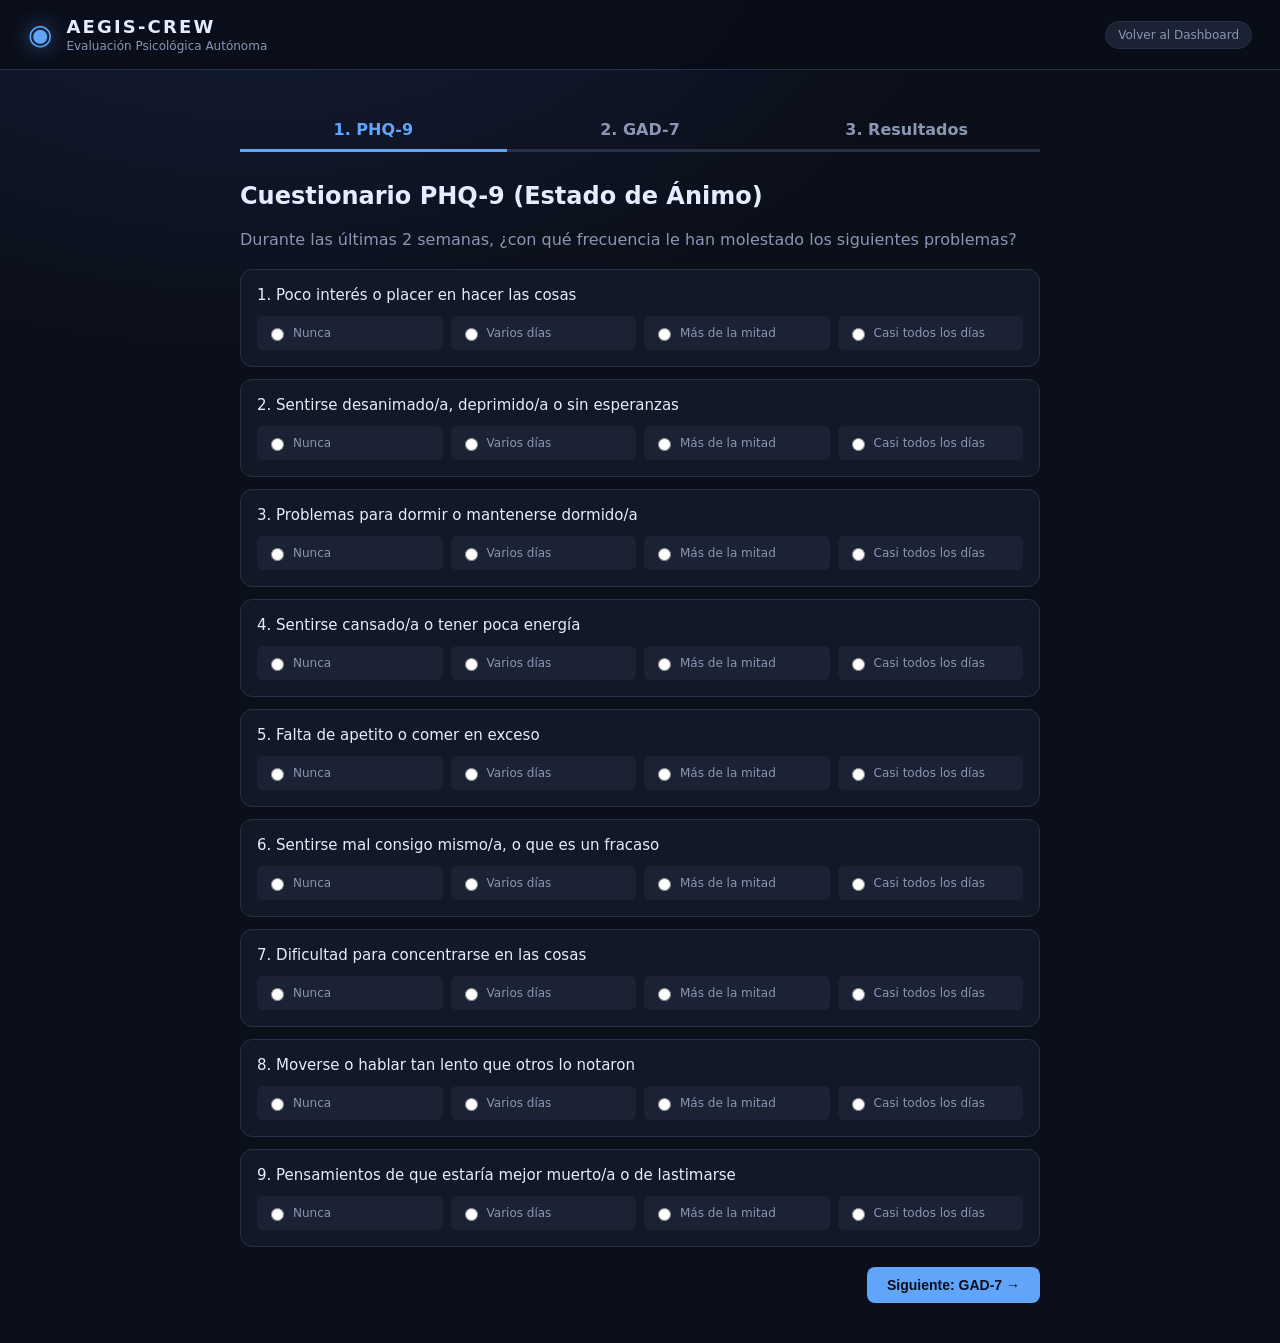
==== frontend/evaluacion.html @ 3d6c5825 "feat: proyecto astro-health listo para despliegue" ====
<!DOCTYPE html>
<html lang="es">
<head>
<meta charset="utf-8">
<meta name="viewport" content="width=device-width, initial-scale=1">
<title>Evaluación Mental · AEGIS-CREW</title>
<!-- Nota: Asumo que style.css está en /static/style.css. Si tu CSS está en otra ruta, ajústalo aquí -->
<link rel="stylesheet" href="/static/style.css">
<style>
  /* Estilos específicos para esta página (por si el CSS global no los tiene) */
  :root {
    --bg: #0b0f1a; --panel: #121826; --panel-2: #1a2233; --line: #263047;
    --text: #e6ecff; --muted: #8a96b3; --nominal: #34d399;
    --caution: #fbbf24; --warning: #fb923c; --critical: #ef4444; --accent: #60a5fa;
  }
  body { margin: 0; background: radial-gradient(1200px 800px at 20% -10%, #16203a 0%, var(--bg) 60%); color: var(--text); font-family: system-ui, -apple-system, sans-serif; min-height: 100vh; }
  
  header { display: flex; justify-content: space-between; align-items: center; padding: 16px 28px; border-bottom: 1px solid var(--line); background: rgba(10, 14, 24, 0.85); position: sticky; top: 0; z-index: 10; backdrop-filter: blur(8px); }
  .brand { display: flex; gap: 14px; align-items: center; }
  .brand .logo { font-size: 28px; color: var(--accent); filter: drop-shadow(0 0 10px rgba(96,165,250,0.6)); }
  .brand h1 { margin: 0; font-size: 18px; letter-spacing: 0.12em; }
  .brand p { margin: 2px 0 0; font-size: 12px; color: var(--muted); }
  .chip { display: inline-block; padding: 6px 12px; border: 1px solid var(--line); border-radius: 999px; font-size: 12px; color: var(--muted); background: var(--panel-2); text-decoration: none; }
  .chip:hover { border-color: var(--accent); color: var(--text); }

  /* Contenedor Wizard */
  .wizard-container { max-width: 800px; margin: 40px auto; padding: 0 20px; }
  .step-indicator { display: flex; justify-content: space-between; margin-bottom: 30px; }
  .step-dot { flex: 1; text-align: center; padding: 10px; border-bottom: 3px solid var(--line); color: var(--muted); font-weight: bold; }
  .step-dot.active { border-bottom-color: var(--accent); color: var(--accent); }
  .step-dot.done { border-bottom-color: var(--nominal); color: var(--nominal); }
  .test-section { display: none; }
  .test-section.active { display: block; animation: fadeIn 0.3s ease; }
  @keyframes fadeIn { from { opacity: 0; transform: translateY(10px); } to { opacity: 1; transform: translateY(0); } }
  
  /* Preguntas */
  .q-block { background: var(--panel); border: 1px solid var(--line); border-radius: 12px; padding: 16px; margin-bottom: 12px; }
  .q-title { font-size: 15px; margin-bottom: 12px; color: var(--text); }
  .q-options { display: grid; grid-template-columns: repeat(4, 1fr); gap: 8px; }
  .q-options label { display: flex; align-items: center; gap: 6px; font-size: 12px; color: var(--muted); cursor: pointer; background: var(--panel-2); padding: 8px; border-radius: 6px; border: 1px solid transparent; }
  .q-options label:hover { border-color: var(--line); }
  .q-options input[type="radio"] { accent-color: var(--accent); }
  
  /* Botones */
  .actions { display: flex; gap: 10px; margin-top: 20px; }
  button { padding: 10px 20px; border-radius: 8px; border: 1px solid var(--line); background: var(--panel-2); color: var(--text); cursor: pointer; font-size: 14px; font-weight: bold; }
  button:hover { border-color: var(--accent); }
  button.primary { background: var(--accent); color: #0b0f1a; border: none; }
  button.primary:hover { background: #3b82f6; }
  
  /* Resultados */
  .results-box { text-align: center; padding: 30px; background: var(--panel); border-radius: 12px; border: 1px solid var(--line); }
  .score-circle { width: 110px; height: 110px; border-radius: 50%; display: grid; place-items: center; margin: 0 auto 15px; font-size: 32px; font-weight: bold; border: 4px solid var(--accent); }
  
  /* Soluciones */
  .help-box { text-align: left; margin-top: 30px; border-top: 1px solid var(--line); padding-top: 20px; }
  .solution-card { background: var(--panel-2); border: 1px solid var(--line); border-left: 4px solid var(--accent); padding: 12px 15px; border-radius: 8px; margin-bottom: 10px; }
  .solution-card h4 { margin: 0 0 5px 0; color: var(--accent); font-size: 14px; }
  .solution-card p { margin: 0; font-size: 13px; color: var(--muted); }
</style>
</head>
<body>

<header>
  <div class="brand">
    <span class="logo">◉</span>
    <div>
      <h1>AEGIS-CREW</h1>
      <p>Evaluación Psicológica Autónoma</p>
    </div>
  </div>
  <div class="meta">
    <!-- Asumo que tu dashboard principal está en la raíz "/" -->
    <a href="/" class="chip">Volver al Dashboard</a>
  </div>
</header>

<div class="wizard-container">
  <div class="step-indicator">
    <div class="step-dot active" id="dot-1">1. PHQ-9</div>
    <div class="step-dot" id="dot-2">2. GAD-7</div>
    <div class="step-dot" id="dot-3">3. Resultados</div>
  </div>

  <!-- PASO 1: PHQ-9 -->
  <div class="test-section active" id="section-1">
    <h2>Cuestionario PHQ-9 (Estado de Ánimo)</h2>
    <p style="color: var(--muted); margin-bottom: 20px;">Durante las últimas 2 semanas, ¿con qué frecuencia le han molestado los siguientes problemas?</p>
    <form id="form-phq9">
      <div id="phq9-list"></div>
      <div class="actions" style="justify-content: flex-end;">
        <button type="submit" class="primary">Siguiente: GAD-7 →</button>
      </div>
    </form>
  </div>

  <!-- PASO 2: GAD-7 -->
  <div class="test-section" id="section-2">
    <h2>Cuestionario GAD-7 (Ansiedad)</h2>
    <p style="color: var(--muted); margin-bottom: 20px;">Durante las últimas 2 semanas, ¿con qué frecuencia le han molestado los siguientes problemas?</p>
    <form id="form-gad7">
      <div id="gad7-list"></div>
      <div class="actions" style="justify-content: space-between;">
        <button type="button" onclick="prevStep(1)">← Volver</button>
        <button type="submit" class="primary">Finalizar Evaluación ✓</button>
      </div>
    </form>
  </div>

  <!-- PASO 3: RESULTADOS Y AYUDA -->
  <div class="test-section" id="section-3">
    <div class="results-box">
      <h2>Evaluación Completada</h2>
      <p style="color: var(--muted); margin-bottom: 25px;">Los resultados han sido procesados y enviados al sistema.</p>
      
      <div style="display: flex; justify-content: center; gap: 40px; margin-bottom: 10px;">
        <div>
          <div class="score-circle" id="score-phq" style="border-color: var(--warning);">0</div>
          <p>PHQ-9</p>
        </div>
        <div>
          <div class="score-circle" id="score-gad" style="border-color: var(--accent);">0</div>
          <p>GAD-7</p>
        </div>
      </div>

      <div id="alert-box" style="text-align: left; margin-bottom: 20px; display: none; background: #2a1414; border-left: 4px solid var(--critical); padding: 10px 15px; border-radius: 8px;">
        <strong style="color: var(--critical);">⚠️ Alerta Clínica:</strong> Se ha detectado un nivel de riesgo. El protocolo SHARE se ha activado.
      </div>

      <!-- SECCIÓN DE SOLUCIONES -->
      <div id="solutions-container" class="help-box" style="display: none;">
        <h3 style="color: var(--nominal); margin-bottom: 15px;">Plan de Contramedidas Sugerido</h3>
        <p style="color: var(--muted); margin-bottom: 15px; font-size: 13px;">Basado en tus respuestas, el sistema autónomo recomienda:</p>
        
        <div id="solutions-list"></div>

        <div style="margin-top: 25px; text-align: center;">
          <a href="/" class="primary" style="display: inline-block; text-decoration: none; padding: 10px 20px; border-radius: 8px; font-weight: bold; background: var(--accent); color: #0b0f1a;">Ir al Dashboard a iniciar SHARE</a>
        </div>
      </div>

      <div id="no-solutions" style="margin-top: 20px; display: none;">
        <p style="color: var(--muted);">Tus niveles están dentro del rango nominal. ¡Sigue así!</p>
        <a href="/" class="primary" style="display: inline-block; text-decoration: none; padding: 10px 20px; border-radius: 8px; font-weight: bold; background: var(--accent); color: #0b0f1a; margin-top: 10px;">Volver al Dashboard</a>
      </div>
    </div>
  </div>
</div>

<script>
  const OPTIONS = [
    { v: 0, t: "Nunca" }, { v: 1, t: "Varios días" },
    { v: 2, t: "Más de la mitad" }, { v: 3, t: "Casi todos los días" }
  ];

  const PHQ9 = [
    "Poco interés o placer en hacer las cosas", "Sentirse desanimado/a, deprimido/a o sin esperanzas",
    "Problemas para dormir o mantenerse dormido/a", "Sentirse cansado/a o tener poca energía",
    "Falta de apetito o comer en exceso", "Sentirse mal consigo mismo/a, o que es un fracaso",
    "Dificultad para concentrarse en las cosas", "Moverse o hablar tan lento que otros lo notaron",
    "Pensamientos de que estaría mejor muerto/a o de lastimarse"
  ];

  const GAD7 = [
    "Sentirse nervioso/a, ansioso/a o con los nervios de punta", "No poder dejar de preocuparse",
    "Preocuparse demasiado por diferentes cosas", "Dificultad para relajarse",
    "Estar tan inquieto/a que es difícil quedarse quieto/a", "Sentirse fácilmente molesto/a o irritable",
    "Sentir miedo como si algo terrible pudiera pasar"
  ];

  function renderQuestions(containerId, questions, prefix) {
    const container = document.getElementById(containerId);
    questions.forEach((q, i) => {
      const div = document.createElement('div');
      div.className = 'q-block';
      let optsHtml = '';
      OPTIONS.forEach(o => {
        optsHtml += `<label><input type="radio" name="${prefix}_${i}" value="${o.v}" required> ${o.t}</label>`;
      });
      div.innerHTML = `<div class="q-title">${i + 1}. ${q}</div><div class="q-options">${optsHtml}</div>`;
      container.appendChild(div);
    });
  }

  renderQuestions('phq9-list', PHQ9, 'phq');
  renderQuestions('gad7-list', GAD7, 'gad');

  function setStep(step) {
    document.querySelectorAll('.test-section').forEach(s => s.classList.remove('active'));
    document.querySelectorAll('.step-dot').forEach(d => d.classList.remove('active', 'done'));
    document.getElementById(`section-${step}`).classList.add('active');
    for(let i=1; i<step; i++) document.getElementById(`dot-${i}`).classList.add('done');
    document.getElementById(`dot-${step}`).classList.add('active');
  }

  function prevStep(step) { setStep(step); }

  document.getElementById('form-phq9').addEventListener('submit', (e) => {
    e.preventDefault();
    setStep(2);
  });

  document.getElementById('form-gad7').addEventListener('submit', async (e) => {
    e.preventDefault();
    
    const formPhq = document.getElementById('form-phq9');
    const formGad = e.target;
    let phqTotal = 0, gadTotal = 0, item9 = 0;

    for(let i=0; i<9; i++) {
      const val = parseInt(formPhq.querySelector(`input[name="phq_${i}"]:checked`).value);
      phqTotal += val;
      if(i === 8) item9 = val;
    }
    for(let i=0; i<7; i++) {
      gadTotal += parseInt(formGad.querySelector(`input[name="gad_${i}"]:checked`).value);
    }

    document.getElementById('score-phq').textContent = phqTotal;
    document.getElementById('score-gad').textContent = gadTotal;
    
    const isCritical = item9 > 0 || phqTotal >= 15 || gadTotal >= 15;
    const isModerate = phqTotal >= 10 || gadTotal >= 10;

    if (isCritical) {
      document.getElementById('alert-box').style.display = 'block';
    }

    // GENERAR SOLUCIONES
    const solContainer = document.getElementById('solutions-container');
    const solList = document.getElementById('solutions-list');
    solList.innerHTML = "";

    if (isCritical || isModerate) {
      solContainer.style.display = 'block';
      document.getElementById('no-solutions').style.display = 'none';

      let sols = [];
      if (item9 > 0) {
        sols.push({ t: "Protocolo de Seguridad (SHARE)", d: "Acompañamiento inmediato de un compañero y contacto clínico urgente." });
      }
      if (gadTotal >= 10) {
        sols.push({ t: "Entrenamiento SMART-OP", d: "Módulo autónomo para el manejo del estrés y la ansiedad." });
      }
      if (phqTotal >= 10) {
        sols.push({ t: "Módulos de TCC Autónomos", d: "Terapia Cognitivo-Conductual interactiva para manejar síntomas depresivos." });
      }
      if (phqTotal >= 5 && gadTotal >= 5) {
        sols.push({ t: "Ejercicio Aeróbico Guiado", d: "30 min de intervalos para estabilizar el estado de ánimo." });
      }
      sols.push({ t: "Conexión Social Asincrónica", d: "Mensaje o video familiar para mitigar el aislamiento." });
      sols.push({ t: "Protección del Sueño", d: "Revisar ruido ambiental y proteger la ventana de sueño." });

      sols.forEach(s => {
        const div = document.createElement('div');
        div.className = 'solution-card';
        div.innerHTML = `<h4>${s.t}</h4><p>${s.d}</p>`;
        solList.appendChild(div);
      });

    } else {
      solContainer.style.display = 'none';
      document.getElementById('no-solutions').style.display = 'block';
    }

    setStep(3);

    // ENVIAR DATOS AL BACKEND (Ajusta la URL si es necesario)
    const payload = {
      crew_id: "CDR-01",
      timestamp: new Date().toISOString(),
      psych: {
        phq2_score: Math.min(phqTotal, 6),
        gad2_score: Math.min(gadTotal, 6),
        phq9_item9: item9,
        stress_vas_0_10: Math.min(10, gadTotal * 0.8),
        mental_fatigue_vas: Math.min(10, phqTotal * 0.6)
      }
    };

    try {
      // Si tu backend FastAPI tiene otra ruta para recibir datos, cámbiala aquí:
      await fetch('/api/ingest', {
        method: 'POST',
        headers: { 'Content-Type': 'application/json' },
        body: JSON.stringify(payload)
      });
    } catch (err) {
      console.error("Error enviando datos:", err);
    }
  });
</script>
</body>
</html>
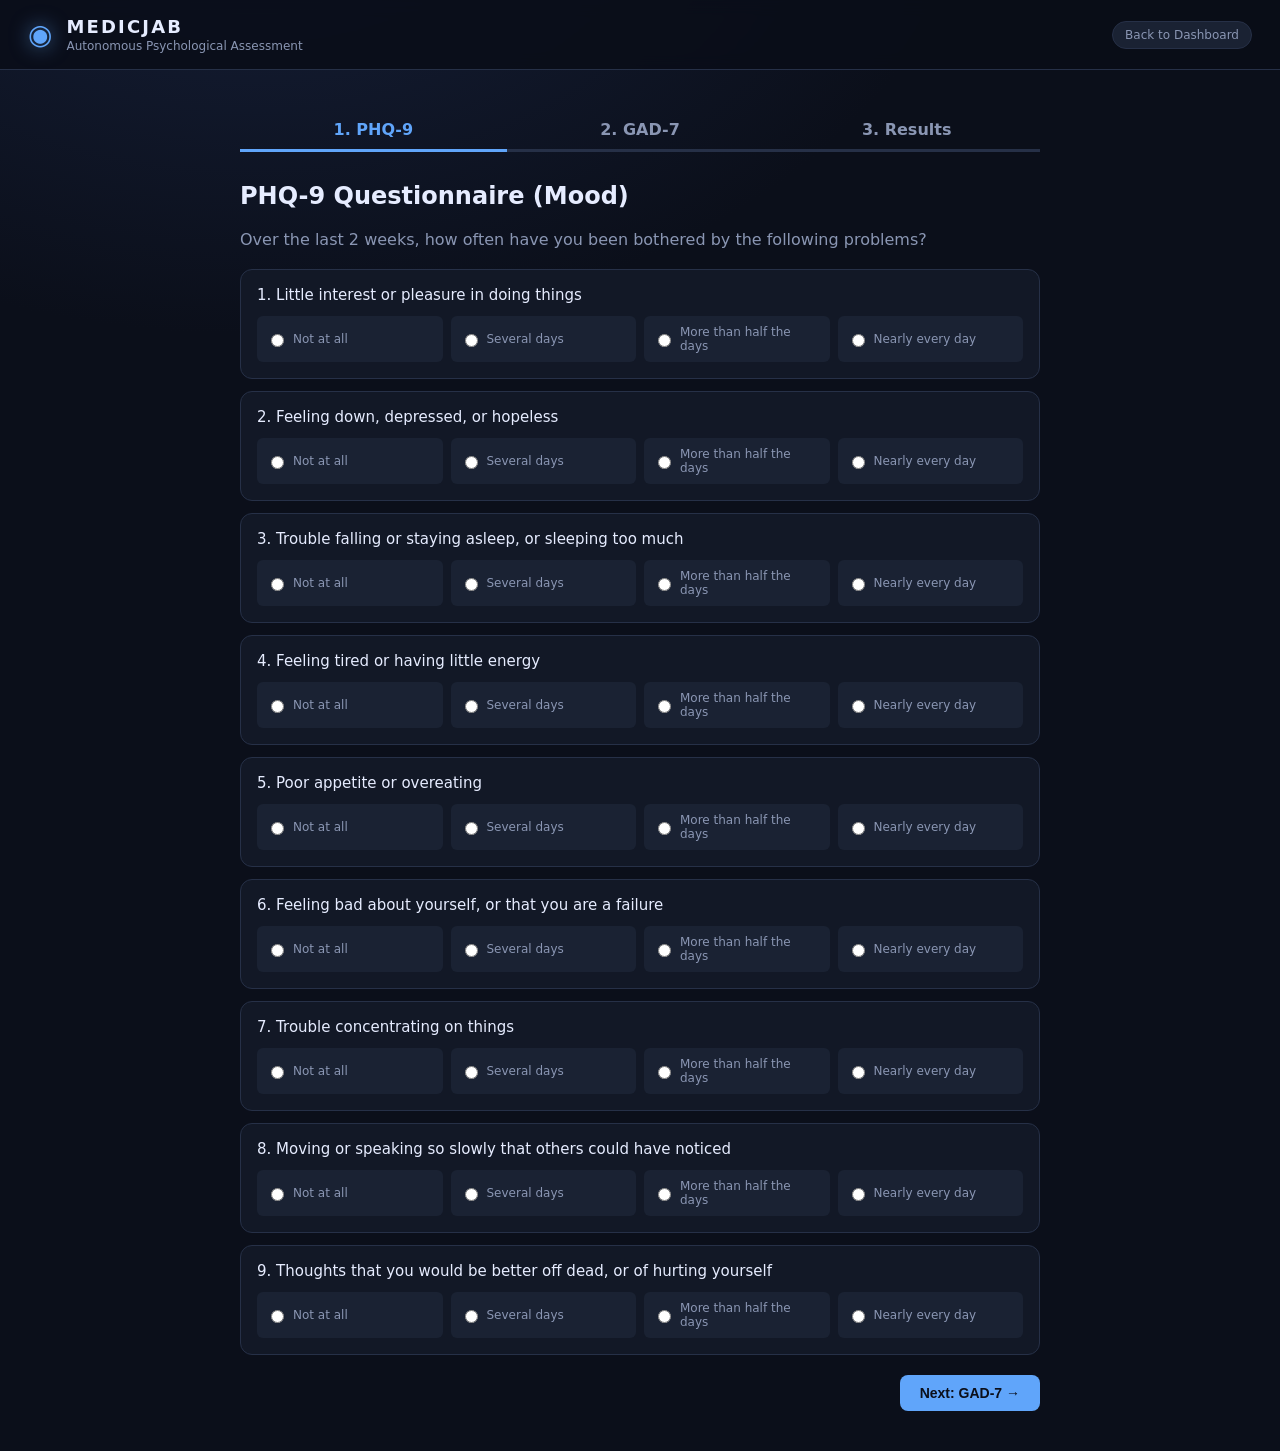
==== commit ea80b9d1: "i18n(frontend): translate visible text and comments to English, rename to MEDICJAB, drop '100% offli" ====
--- a/frontend/evaluacion.html
+++ b/frontend/evaluacion.html
@@ -1,13 +1,13 @@
 <!DOCTYPE html>
-<html lang="es">
+<html lang="en">
 <head>
 <meta charset="utf-8">
 <meta name="viewport" content="width=device-width, initial-scale=1">
-<title>Evaluación Mental · AEGIS-CREW</title>
-<!-- Nota: Asumo que style.css está en /static/style.css. Si tu CSS está en otra ruta, ajústalo aquí -->
+<title>Mental Assessment · MEDICJAB</title>
+<!-- Note: assumes style.css is at /static/style.css. If your CSS is elsewhere, adjust it here -->
 <link rel="stylesheet" href="/static/style.css">
 <style>
-  /* Estilos específicos para esta página (por si el CSS global no los tiene) */
+  /* Page-specific styles (in case the global CSS does not include them) */
   :root {
     --bg: #0b0f1a; --panel: #121826; --panel-2: #1a2233; --line: #263047;
     --text: #e6ecff; --muted: #8a96b3; --nominal: #34d399;
@@ -23,7 +23,7 @@
   .chip { display: inline-block; padding: 6px 12px; border: 1px solid var(--line); border-radius: 999px; font-size: 12px; color: var(--muted); background: var(--panel-2); text-decoration: none; }
   .chip:hover { border-color: var(--accent); color: var(--text); }
 
-  /* Contenedor Wizard */
+  /* Wizard container */
   .wizard-container { max-width: 800px; margin: 40px auto; padding: 0 20px; }
   .step-indicator { display: flex; justify-content: space-between; margin-bottom: 30px; }
   .step-dot { flex: 1; text-align: center; padding: 10px; border-bottom: 3px solid var(--line); color: var(--muted); font-weight: bold; }
@@ -33,7 +33,7 @@
   .test-section.active { display: block; animation: fadeIn 0.3s ease; }
   @keyframes fadeIn { from { opacity: 0; transform: translateY(10px); } to { opacity: 1; transform: translateY(0); } }
   
-  /* Preguntas */
+  /* Questions */
   .q-block { background: var(--panel); border: 1px solid var(--line); border-radius: 12px; padding: 16px; margin-bottom: 12px; }
   .q-title { font-size: 15px; margin-bottom: 12px; color: var(--text); }
   .q-options { display: grid; grid-template-columns: repeat(4, 1fr); gap: 8px; }
@@ -41,18 +41,18 @@
   .q-options label:hover { border-color: var(--line); }
   .q-options input[type="radio"] { accent-color: var(--accent); }
   
-  /* Botones */
+  /* Buttons */
   .actions { display: flex; gap: 10px; margin-top: 20px; }
   button { padding: 10px 20px; border-radius: 8px; border: 1px solid var(--line); background: var(--panel-2); color: var(--text); cursor: pointer; font-size: 14px; font-weight: bold; }
   button:hover { border-color: var(--accent); }
   button.primary { background: var(--accent); color: #0b0f1a; border: none; }
   button.primary:hover { background: #3b82f6; }
   
-  /* Resultados */
+  /* Results */
   .results-box { text-align: center; padding: 30px; background: var(--panel); border-radius: 12px; border: 1px solid var(--line); }
   .score-circle { width: 110px; height: 110px; border-radius: 50%; display: grid; place-items: center; margin: 0 auto 15px; font-size: 32px; font-weight: bold; border: 4px solid var(--accent); }
   
-  /* Soluciones */
+  /* Solutions */
   .help-box { text-align: left; margin-top: 30px; border-top: 1px solid var(--line); padding-top: 20px; }
   .solution-card { background: var(--panel-2); border: 1px solid var(--line); border-left: 4px solid var(--accent); padding: 12px 15px; border-radius: 8px; margin-bottom: 10px; }
   .solution-card h4 { margin: 0 0 5px 0; color: var(--accent); font-size: 14px; }
@@ -65,13 +65,13 @@
   <div class="brand">
     <span class="logo">◉</span>
     <div>
-      <h1>AEGIS-CREW</h1>
-      <p>Evaluación Psicológica Autónoma</p>
+      <h1>MEDICJAB</h1>
+      <p>Autonomous Psychological Assessment</p>
     </div>
   </div>
   <div class="meta">
-    <!-- Asumo que tu dashboard principal está en la raíz "/" -->
-    <a href="/" class="chip">Volver al Dashboard</a>
+    <!-- Assumes the main dashboard is at the root "/" -->
+    <a href="/" class="chip">Back to Dashboard</a>
   </div>
 </header>
 
@@ -79,39 +79,39 @@
   <div class="step-indicator">
     <div class="step-dot active" id="dot-1">1. PHQ-9</div>
     <div class="step-dot" id="dot-2">2. GAD-7</div>
-    <div class="step-dot" id="dot-3">3. Resultados</div>
-  </div>
-
-  <!-- PASO 1: PHQ-9 -->
+    <div class="step-dot" id="dot-3">3. Results</div>
+  </div>
+
+  <!-- STEP 1: PHQ-9 -->
   <div class="test-section active" id="section-1">
-    <h2>Cuestionario PHQ-9 (Estado de Ánimo)</h2>
-    <p style="color: var(--muted); margin-bottom: 20px;">Durante las últimas 2 semanas, ¿con qué frecuencia le han molestado los siguientes problemas?</p>
+    <h2>PHQ-9 Questionnaire (Mood)</h2>
+    <p style="color: var(--muted); margin-bottom: 20px;">Over the last 2 weeks, how often have you been bothered by the following problems?</p>
     <form id="form-phq9">
       <div id="phq9-list"></div>
       <div class="actions" style="justify-content: flex-end;">
-        <button type="submit" class="primary">Siguiente: GAD-7 →</button>
+        <button type="submit" class="primary">Next: GAD-7 →</button>
       </div>
     </form>
   </div>
 
-  <!-- PASO 2: GAD-7 -->
+  <!-- STEP 2: GAD-7 -->
   <div class="test-section" id="section-2">
-    <h2>Cuestionario GAD-7 (Ansiedad)</h2>
-    <p style="color: var(--muted); margin-bottom: 20px;">Durante las últimas 2 semanas, ¿con qué frecuencia le han molestado los siguientes problemas?</p>
+    <h2>GAD-7 Questionnaire (Anxiety)</h2>
+    <p style="color: var(--muted); margin-bottom: 20px;">Over the last 2 weeks, how often have you been bothered by the following problems?</p>
     <form id="form-gad7">
       <div id="gad7-list"></div>
       <div class="actions" style="justify-content: space-between;">
-        <button type="button" onclick="prevStep(1)">← Volver</button>
-        <button type="submit" class="primary">Finalizar Evaluación ✓</button>
+        <button type="button" onclick="prevStep(1)">← Back</button>
+        <button type="submit" class="primary">Finish Assessment ✓</button>
       </div>
     </form>
   </div>
 
-  <!-- PASO 3: RESULTADOS Y AYUDA -->
+  <!-- STEP 3: RESULTS AND HELP -->
   <div class="test-section" id="section-3">
     <div class="results-box">
-      <h2>Evaluación Completada</h2>
-      <p style="color: var(--muted); margin-bottom: 25px;">Los resultados han sido procesados y enviados al sistema.</p>
+      <h2>Assessment Completed</h2>
+      <p style="color: var(--muted); margin-bottom: 25px;">The results have been processed and sent to the system.</p>
       
       <div style="display: flex; justify-content: center; gap: 40px; margin-bottom: 10px;">
         <div>
@@ -125,24 +125,24 @@
       </div>
 
       <div id="alert-box" style="text-align: left; margin-bottom: 20px; display: none; background: #2a1414; border-left: 4px solid var(--critical); padding: 10px 15px; border-radius: 8px;">
-        <strong style="color: var(--critical);">⚠️ Alerta Clínica:</strong> Se ha detectado un nivel de riesgo. El protocolo SHARE se ha activado.
-      </div>
-
-      <!-- SECCIÓN DE SOLUCIONES -->
+        <strong style="color: var(--critical);">⚠️ Clinical Alert:</strong> A risk level has been detected. The SHARE protocol has been activated.
+      </div>
+
+      <!-- SOLUTIONS SECTION -->
       <div id="solutions-container" class="help-box" style="display: none;">
-        <h3 style="color: var(--nominal); margin-bottom: 15px;">Plan de Contramedidas Sugerido</h3>
-        <p style="color: var(--muted); margin-bottom: 15px; font-size: 13px;">Basado en tus respuestas, el sistema autónomo recomienda:</p>
+        <h3 style="color: var(--nominal); margin-bottom: 15px;">Suggested Countermeasure Plan</h3>
+        <p style="color: var(--muted); margin-bottom: 15px; font-size: 13px;">Based on your answers, the autonomous system recommends:</p>
         
         <div id="solutions-list"></div>
 
         <div style="margin-top: 25px; text-align: center;">
-          <a href="/" class="primary" style="display: inline-block; text-decoration: none; padding: 10px 20px; border-radius: 8px; font-weight: bold; background: var(--accent); color: #0b0f1a;">Ir al Dashboard a iniciar SHARE</a>
+          <a href="/" class="primary" style="display: inline-block; text-decoration: none; padding: 10px 20px; border-radius: 8px; font-weight: bold; background: var(--accent); color: #0b0f1a;">Go to the Dashboard to start SHARE</a>
         </div>
       </div>
 
       <div id="no-solutions" style="margin-top: 20px; display: none;">
-        <p style="color: var(--muted);">Tus niveles están dentro del rango nominal. ¡Sigue así!</p>
-        <a href="/" class="primary" style="display: inline-block; text-decoration: none; padding: 10px 20px; border-radius: 8px; font-weight: bold; background: var(--accent); color: #0b0f1a; margin-top: 10px;">Volver al Dashboard</a>
+        <p style="color: var(--muted);">Your levels are within the nominal range. Keep it up!</p>
+        <a href="/" class="primary" style="display: inline-block; text-decoration: none; padding: 10px 20px; border-radius: 8px; font-weight: bold; background: var(--accent); color: #0b0f1a; margin-top: 10px;">Back to Dashboard</a>
       </div>
     </div>
   </div>
@@ -150,23 +150,23 @@
 
 <script>
   const OPTIONS = [
-    { v: 0, t: "Nunca" }, { v: 1, t: "Varios días" },
-    { v: 2, t: "Más de la mitad" }, { v: 3, t: "Casi todos los días" }
+    { v: 0, t: "Not at all" }, { v: 1, t: "Several days" },
+    { v: 2, t: "More than half the days" }, { v: 3, t: "Nearly every day" }
   ];
 
   const PHQ9 = [
-    "Poco interés o placer en hacer las cosas", "Sentirse desanimado/a, deprimido/a o sin esperanzas",
-    "Problemas para dormir o mantenerse dormido/a", "Sentirse cansado/a o tener poca energía",
-    "Falta de apetito o comer en exceso", "Sentirse mal consigo mismo/a, o que es un fracaso",
-    "Dificultad para concentrarse en las cosas", "Moverse o hablar tan lento que otros lo notaron",
-    "Pensamientos de que estaría mejor muerto/a o de lastimarse"
+    "Little interest or pleasure in doing things", "Feeling down, depressed, or hopeless",
+    "Trouble falling or staying asleep, or sleeping too much", "Feeling tired or having little energy",
+    "Poor appetite or overeating", "Feeling bad about yourself, or that you are a failure",
+    "Trouble concentrating on things", "Moving or speaking so slowly that others could have noticed",
+    "Thoughts that you would be better off dead, or of hurting yourself"
   ];
 
   const GAD7 = [
-    "Sentirse nervioso/a, ansioso/a o con los nervios de punta", "No poder dejar de preocuparse",
-    "Preocuparse demasiado por diferentes cosas", "Dificultad para relajarse",
-    "Estar tan inquieto/a que es difícil quedarse quieto/a", "Sentirse fácilmente molesto/a o irritable",
-    "Sentir miedo como si algo terrible pudiera pasar"
+    "Feeling nervous, anxious, or on edge", "Not being able to stop or control worrying",
+    "Worrying too much about different things", "Trouble relaxing",
+    "Being so restless that it is hard to sit still", "Becoming easily annoyed or irritable",
+    "Feeling afraid, as if something awful might happen"
   ];
 
   function renderQuestions(containerId, questions, prefix) {
@@ -227,7 +227,7 @@
       document.getElementById('alert-box').style.display = 'block';
     }
 
-    // GENERAR SOLUCIONES
+    // GENERATE SOLUTIONS
     const solContainer = document.getElementById('solutions-container');
     const solList = document.getElementById('solutions-list');
     solList.innerHTML = "";
@@ -238,19 +238,19 @@
 
       let sols = [];
       if (item9 > 0) {
-        sols.push({ t: "Protocolo de Seguridad (SHARE)", d: "Acompañamiento inmediato de un compañero y contacto clínico urgente." });
+        sols.push({ t: "Safety Protocol (SHARE)", d: "Immediate companionship from a crewmate and urgent clinical contact." });
       }
       if (gadTotal >= 10) {
-        sols.push({ t: "Entrenamiento SMART-OP", d: "Módulo autónomo para el manejo del estrés y la ansiedad." });
+        sols.push({ t: "SMART-OP Training", d: "Autonomous module for stress and anxiety management." });
       }
       if (phqTotal >= 10) {
-        sols.push({ t: "Módulos de TCC Autónomos", d: "Terapia Cognitivo-Conductual interactiva para manejar síntomas depresivos." });
+        sols.push({ t: "Autonomous CBT Modules", d: "Interactive Cognitive Behavioral Therapy to manage depressive symptoms." });
       }
       if (phqTotal >= 5 && gadTotal >= 5) {
-        sols.push({ t: "Ejercicio Aeróbico Guiado", d: "30 min de intervalos para estabilizar el estado de ánimo." });
-      }
-      sols.push({ t: "Conexión Social Asincrónica", d: "Mensaje o video familiar para mitigar el aislamiento." });
-      sols.push({ t: "Protección del Sueño", d: "Revisar ruido ambiental y proteger la ventana de sueño." });
+        sols.push({ t: "Guided Aerobic Exercise", d: "30 min of intervals to stabilize mood." });
+      }
+      sols.push({ t: "Asynchronous Social Connection", d: "Family message or video to mitigate isolation." });
+      sols.push({ t: "Sleep Protection", d: "Check ambient noise and protect the sleep window." });
 
       sols.forEach(s => {
         const div = document.createElement('div');
@@ -266,7 +266,7 @@
 
     setStep(3);
 
-    // ENVIAR DATOS AL BACKEND (Ajusta la URL si es necesario)
+    // SEND DATA TO THE BACKEND (adjust the URL if needed)
     const payload = {
       crew_id: "CDR-01",
       timestamp: new Date().toISOString(),
@@ -280,14 +280,14 @@
     };
 
     try {
-      // Si tu backend FastAPI tiene otra ruta para recibir datos, cámbiala aquí:
+      // If your FastAPI backend uses a different route to receive data, change it here:
       await fetch('/api/ingest', {
         method: 'POST',
         headers: { 'Content-Type': 'application/json' },
         body: JSON.stringify(payload)
       });
     } catch (err) {
-      console.error("Error enviando datos:", err);
+      console.error("Error sending data:", err);
     }
   });
 </script>
